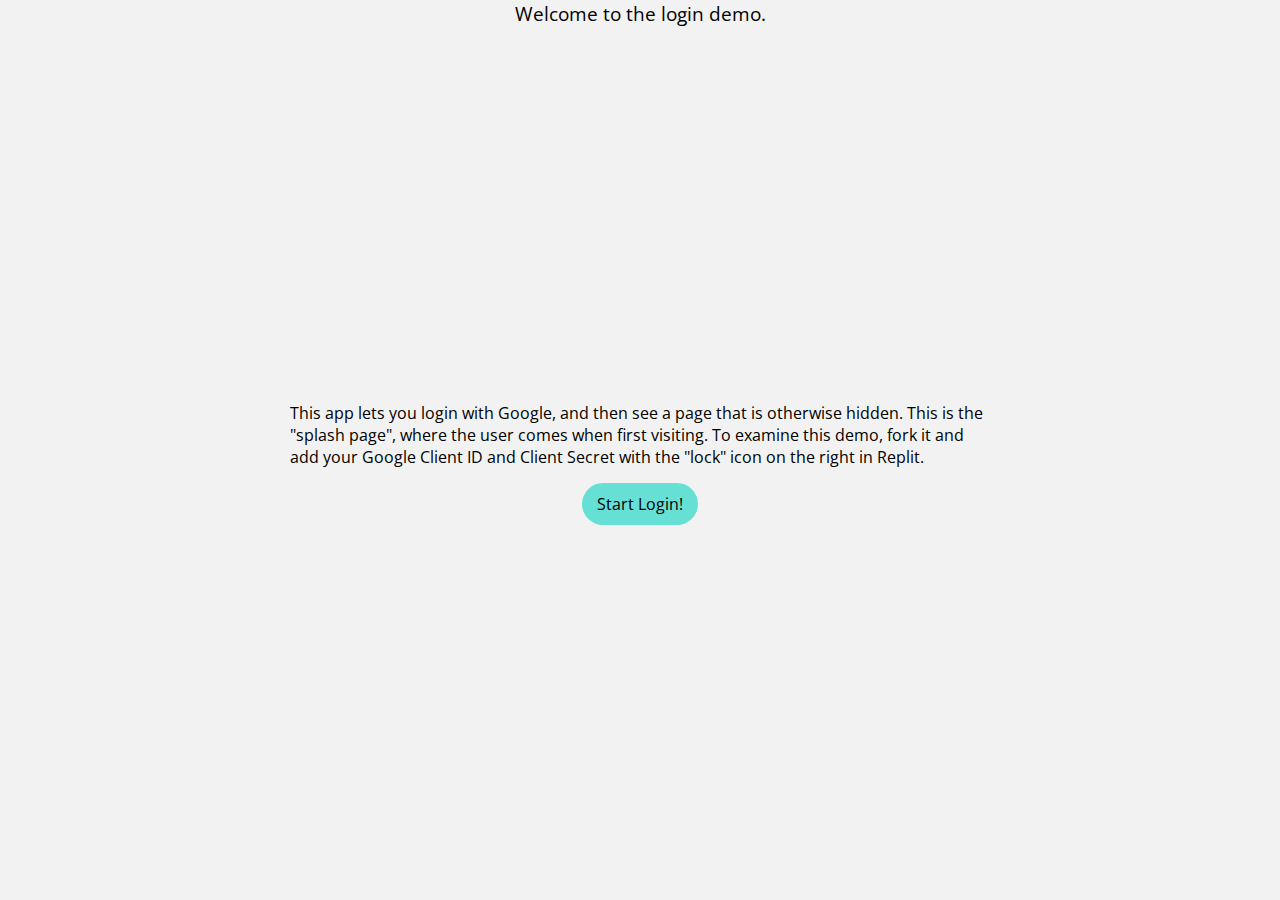
==== public/splash.html @ 1320641e "Initial commit" ====
<!DOCTYPE html>
<html lang="en">
<head>
    <meta charset="UTF-8">
    <meta name="viewport" content="width=device-width, initial-scale=1.0">
    <title>Splash page</title>

    <link rel="preconnect" href="https://fonts.gstatic.com">
    <link href="https://fonts.googleapis.com/css2?family=Open+Sans&display=swap" rel="stylesheet">
    <link href="https://fonts.googleapis.com/css2?family=Open+Sans:ital,wght@1,700;1,800&display=swap" rel="stylesheet">
    <link href="./reset.css" rel="stylesheet" type="text/css" />
    <link href="./demo.css" rel="stylesheet" type="text/css" />
</head>
<body>
  <header>
    <h1>Welcome to the login demo.</h1>
  </header>
  <main>
    This app lets you login with Google, and then see a page that is otherwise hidden. This is the "splash page", where the user comes when first visiting. 
    To examine this demo, fork it and add your Google Client ID and Client Secret with the "lock" icon on the right in Replit.

<a href="auth/google">
  <button>Start Login!</button>
</a>

  </main>
</body>
</html>


    <a href=""
</body>
</html>
---- public/demo.css ----
body {
  font-family: "Open Sans", sans-serif;
  background-color: #f2f2f2;
  display: flex;
  flex-direction: column;
  align-items: center;
  min-height: 100vh;
}

header {
  font-size: larger;
  font-weight: 
  margin: 15px;
  display: flex;
  justify-content: center;
}

main {
  padding: 15px;
  display: flex;
  flex-direction: column;
  justify-content: center;
  align-items: center;
  flex-grow: 1;
  max-width: 700px;
}

button {
  margin-top: 15px;
  padding: 10px 15px;
  border-radius: 30px;
  background-color: rgb(102, 223, 213);
}
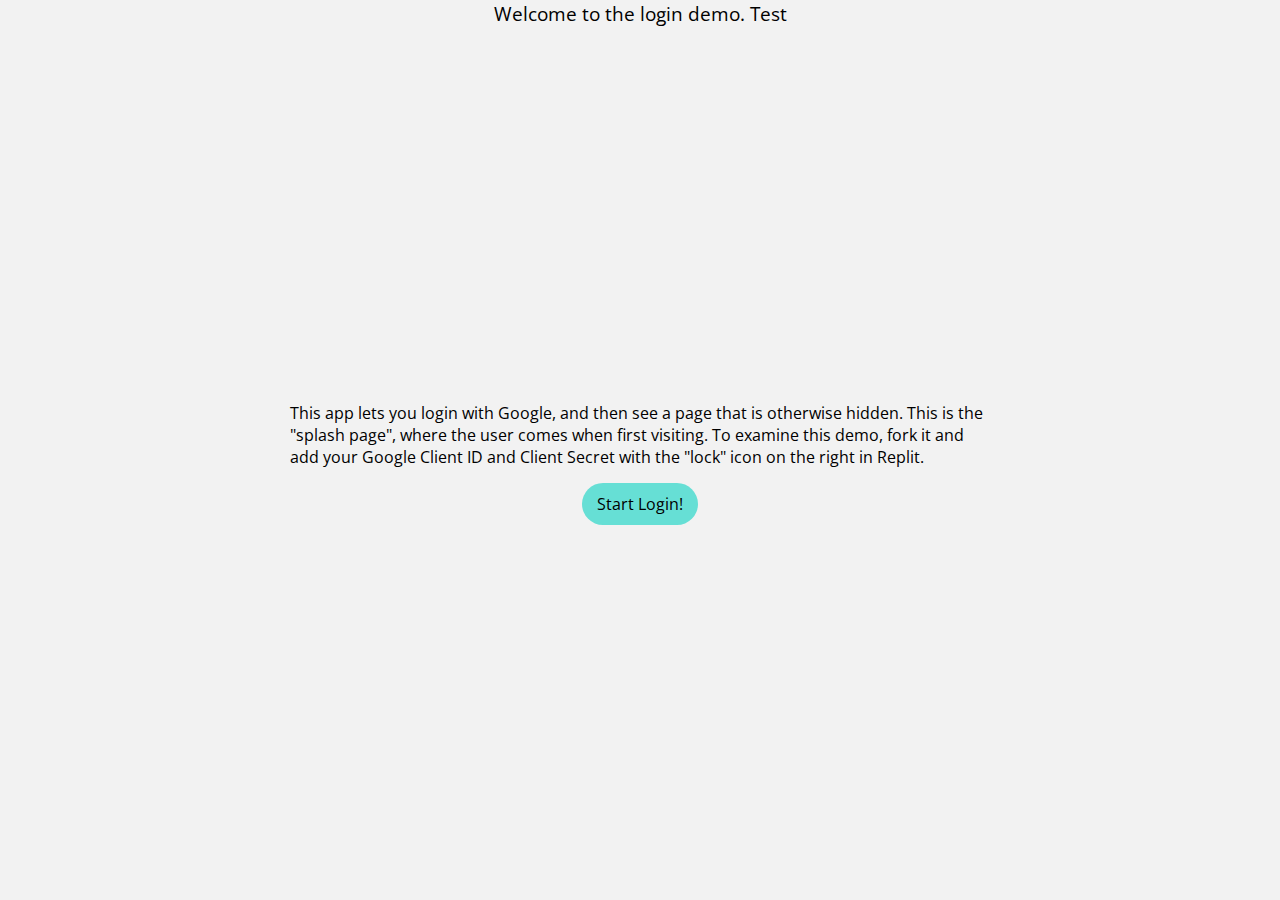
==== commit ec6c7e66: "Testing dev branch" ====
--- a/public/splash.html
+++ b/public/splash.html
@@ -13,7 +13,7 @@
 </head>
 <body>
   <header>
-    <h1>Welcome to the login demo.</h1>
+    <h1>Welcome to the login demo. Test</h1>
   </header>
   <main>
     This app lets you login with Google, and then see a page that is otherwise hidden. This is the "splash page", where the user comes when first visiting. 
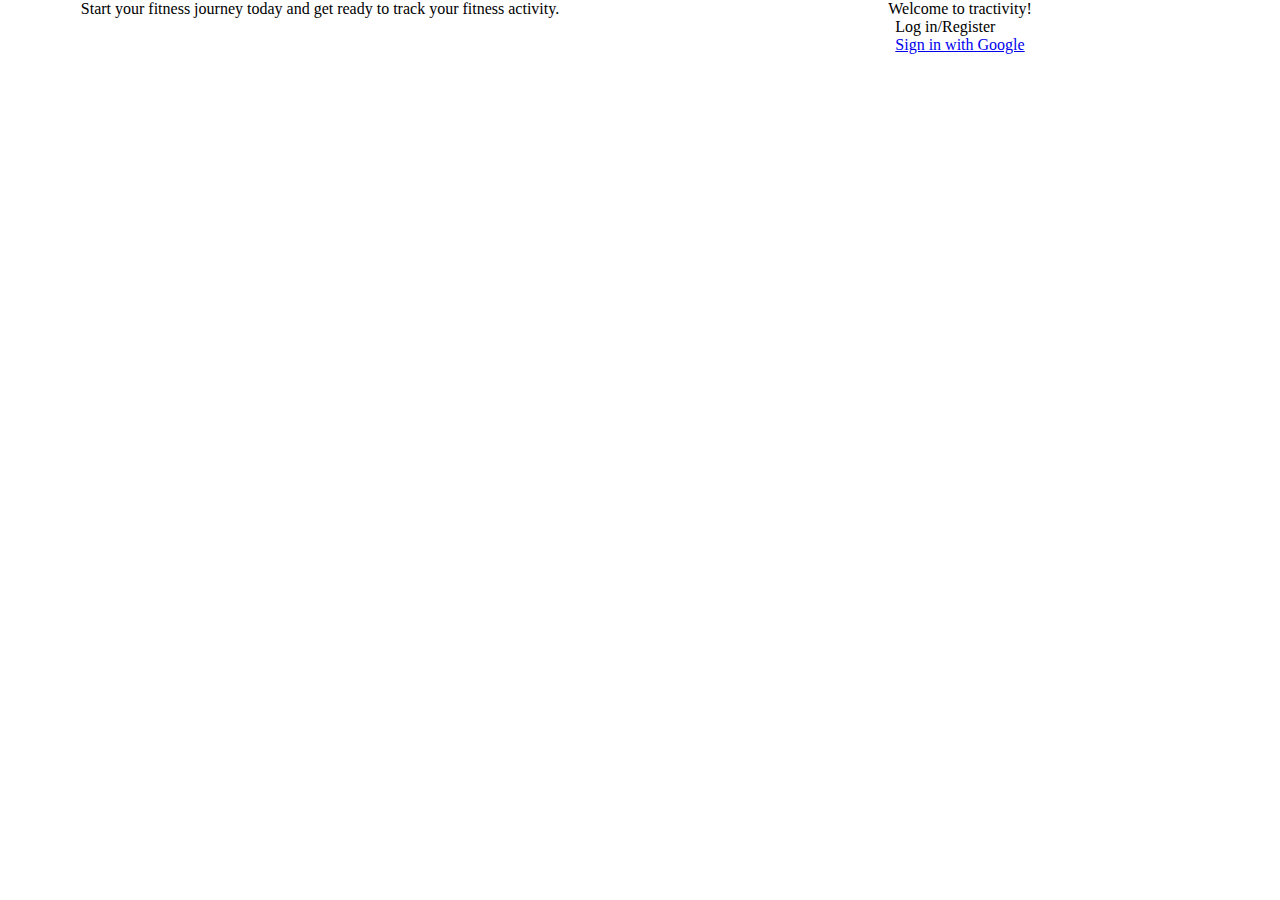
==== commit c1148205: "Added to styling" ====
--- a/public/splash.html
+++ b/public/splash.html
@@ -9,19 +9,29 @@
     <link href="https://fonts.googleapis.com/css2?family=Open+Sans&display=swap" rel="stylesheet">
     <link href="https://fonts.googleapis.com/css2?family=Open+Sans:ital,wght@1,700;1,800&display=swap" rel="stylesheet">
     <link href="./reset.css" rel="stylesheet" type="text/css" />
-    <link href="./demo.css" rel="stylesheet" type="text/css" />
+    <link href="./css/splash.css" rel="stylesheet" type="text/css" />
 </head>
 <body>
-  <header>
-    <h1>Welcome to the login demo. Test</h1>
-  </header>
-  <main>
-    This app lets you login with Google, and then see a page that is otherwise hidden. This is the "splash page", where the user comes when first visiting. 
-    To examine this demo, fork it and add your Google Client ID and Client Secret with the "lock" icon on the right in Replit.
+  <main> 
+    <div class="tileContainer">
+        <div class="tile whiteTile">
+            <h1>Start your fitness journey today and get ready to track your fitness activity.</h1>
+        </div>
+        <div class="tile blackTile">
+            <strong>Welcome to tractivity!</strong>
+            <div class="buttonContainer">
+              <label>Log in/Register</label> <br>
+              <a href="auth/google" id = "login" >Sign in with Google</a>
+            </div>
+            
+        </div>
+    </div>
+    
+  </main>
 
-<a href="auth/google">
+<!-- <a href="auth/google">
   <button>Start Login!</button>
-</a>
+</a> -->
 
   </main>
 </body>
--- a/public/css/splash.css
+++ b/public/css/splash.css
@@ -0,0 +1,27 @@
+
+.tileContainer {
+    display: flex;
+    flex-direction: row;
+    height: 100%;
+}
+
+.tile {
+    width: 50%;
+    height: 100%;
+    margin-left: auto;
+    margin-right: auto;
+    /* justify-content: center; */
+    display: flex;
+    flex-direction: column;
+    align-items: center;
+    /* align-content: center; */
+}
+
+.tile > h1, .tile > strong {
+  text-align: center;
+}
+
+
+/* .buttonContainer {
+  width: 80px;
+} */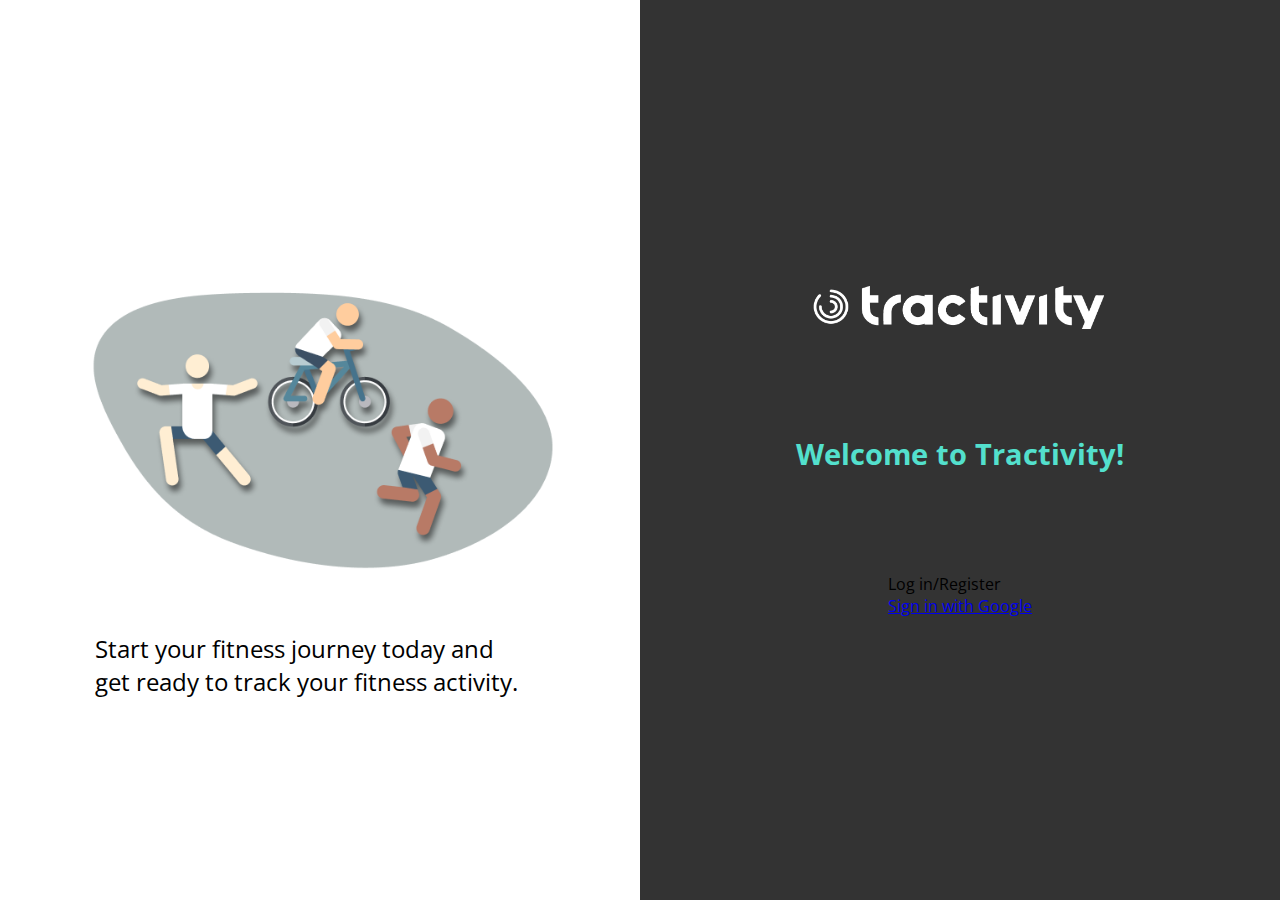
==== commit 168a154a: "Major content changes to login page." ====
--- a/public/splash.html
+++ b/public/splash.html
@@ -15,10 +15,21 @@
   <main> 
     <div class="tileContainer">
         <div class="tile whiteTile">
-            <h1>Start your fitness journey today and get ready to track your fitness activity.</h1>
+            <div class="imgContainer logoContainer">
+              <img src="./images/header_image.png" alt="">
+              <h1>Start your fitness journey today and <br> get ready to track your fitness activity.</h1>
+              <!-- <h1>Start your fitness journey today and </h1>
+              <h1>get ready to track your fitness activity.</h1> -->
+              <!-- <p>Start your fitness hourney today and <br> 
+              get ready to track your fitness activity.</p> -->
+            </div>
+            
         </div>
         <div class="tile blackTile">
-            <strong>Welcome to tractivity!</strong>
+            <div class="imgContainer welcomeContainer">
+              <img src="./images/tractivity-logo-white.png" alt="">
+            </div>
+            <h1><strong> Welcome to Tractivity!</strong></h1>
             <div class="buttonContainer">
               <label>Log in/Register</label> <br>
               <a href="auth/google" id = "login" >Sign in with Google</a>
--- a/public/css/splash.css
+++ b/public/css/splash.css
@@ -1,4 +1,20 @@
+html, body, main {
+  height: 100%;
+}
 
+body {
+  font-family: "Open Sans", sans-serif;
+  background-color: #f2f2f2;
+  min-width: 350px;
+}
+
+strong {
+  font-weight: bold;
+  color: #53e0cd;
+}
+
+
+/* Tile Container and Tile styling*/
 .tileContainer {
     display: flex;
     flex-direction: row;
@@ -14,11 +30,61 @@
     display: flex;
     flex-direction: column;
     align-items: center;
+    justify-content: center;
+    /* max-width: 1220px;; */
     /* align-content: center; */
 }
 
-.tile > h1, .tile > strong {
+/* .tile > h1, .tile > strong {
   text-align: center;
+} */
+
+.tile h1 {
+  font-size: 1.8rem;
+}
+
+.blackTile > h1 {
+  margin-top: 100px;
+  margin-bottom: 100px;
+}
+
+.whiteTile {
+    background-color: #fff;
+
+}
+
+.blackTile {
+    background-color: #333333;
+}
+
+
+/* Image Styling */
+
+.imgContainer > img {
+  width: 100%;
+}
+
+.logoContainer {
+  width: 500px;
+  margin-top: 60px;
+  /* width: 80%; */
+  /* margin-left: auto;
+  margin-right: auto; */
+}
+
+.welcomeContainer {
+  width: 300px;
+}
+
+.logoContainer> h1 {
+  /* text-align: center; */
+  text-align: justify;
+  /* text-justify: distribute; */
+  font-size: 1.5rem;
+  margin-top: 2rem;
+  margin-left: auto;
+  margin-right: auto;
+  width: 450px;
 }
 
 
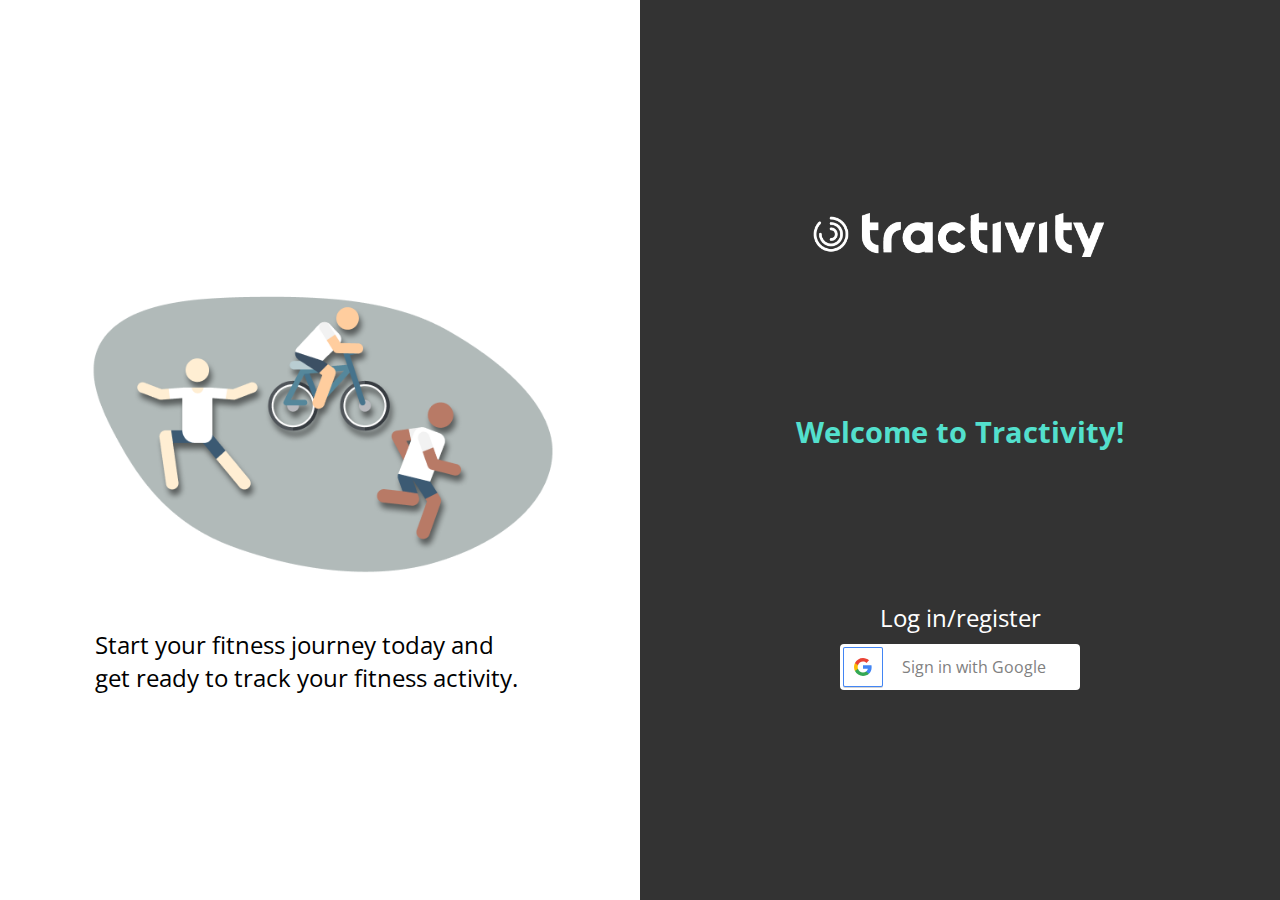
==== commit 4631eda2: "Completed Desktop ver of splash page. Need to add responsive version." ====
--- a/public/splash.html
+++ b/public/splash.html
@@ -1,22 +1,24 @@
 <!DOCTYPE html>
 <html lang="en">
+
 <head>
-    <meta charset="UTF-8">
-    <meta name="viewport" content="width=device-width, initial-scale=1.0">
-    <title>Splash page</title>
+	<meta charset="UTF-8">
+	<meta name="viewport" content="width=device-width, initial-scale=1.0">
+	<title>Splash page</title>
 
-    <link rel="preconnect" href="https://fonts.gstatic.com">
-    <link href="https://fonts.googleapis.com/css2?family=Open+Sans&display=swap" rel="stylesheet">
-    <link href="https://fonts.googleapis.com/css2?family=Open+Sans:ital,wght@1,700;1,800&display=swap" rel="stylesheet">
-    <link href="./reset.css" rel="stylesheet" type="text/css" />
-    <link href="./css/splash.css" rel="stylesheet" type="text/css" />
+	<link rel="preconnect" href="https://fonts.gstatic.com">
+	<link href="https://fonts.googleapis.com/css2?family=Open+Sans&display=swap" rel="stylesheet">
+	<link href="https://fonts.googleapis.com/css2?family=Open+Sans:ital,wght@1,700;1,800&display=swap" rel="stylesheet">
+	<link href="./reset.css" rel="stylesheet" type="text/css" />
+	<link href="./css/splash.css" rel="stylesheet" type="text/css" />
 </head>
+
 <body>
-  <main> 
-    <div class="tileContainer">
-        <div class="tile whiteTile">
-            <div class="imgContainer logoContainer">
-              <img src="./images/header_image.png" alt="">
+	<main>
+		<div class="tileContainer">
+			<div class="tile whiteTile">
+				<div class="imgContainer logoContainer">
+					<img src="./images/header_image.png" alt="">
               <h1>Start your fitness journey today and <br> get ready to track your fitness activity.</h1>
               <!-- <h1>Start your fitness journey today and </h1>
               <h1>get ready to track your fitness activity.</h1> -->
@@ -30,9 +32,12 @@
               <img src="./images/tractivity-logo-white.png" alt="">
             </div>
             <h1><strong> Welcome to Tractivity!</strong></h1>
-            <div class="buttonContainer">
-              <label>Log in/Register</label> <br>
-              <a href="auth/google" id = "login" >Sign in with Google</a>
+
+            <label>Log in/register</label>
+            <div class="login">
+              <img src="./images/btn_google_dark_normal_ios.svg" alt="">
+                <a href="auth/google" id = "login" >Sign in with Google</a>
+            </div>
             </div>
             
         </div>
@@ -51,4 +56,4 @@
 
     <a href=""
 </body>
-</html>
+</html>--- a/public/css/splash.css
+++ b/public/css/splash.css
@@ -44,8 +44,8 @@
 }
 
 .blackTile > h1 {
-  margin-top: 100px;
-  margin-bottom: 100px;
+  margin-top: 150px;
+  margin-bottom: 150px;
 }
 
 .whiteTile {
@@ -81,13 +81,68 @@
   text-align: justify;
   /* text-justify: distribute; */
   font-size: 1.5rem;
-  margin-top: 2rem;
+  margin-top: 1.5rem;
   margin-left: auto;
   margin-right: auto;
   width: 450px;
 }
 
 
+.logInButton {
+  display: block;
+  height: 46px;
+}
+
+label {
+  color: #ffffff;
+  font-size: 1.5rem;
+  margin-bottom: 10px;
+}
+
+button {
+  height: 46px;
+}
+
+.signInButton > img {
+  vertical-align: text-top;
+}
+
+.signInButton > a {
+  width: 100px;
+}
+
+.login {
+  width: 240px;
+  text-align: center;
+  display: inline-flex;
+  align-items: center;
+  background-color: #ffffff;
+  border-radius: 4px;
+}
+
+.login > img {
+  margin-right: 16px;
+}
+
+.login > a {
+  text-decoration: none;
+  color: #808080;
+}
+
+
+/* .login > a {
+  height: 46px;
+  margin-top: -5px;
+  margin-bottom: 10px;
+  width: 30px;
+  text-decoration: none;
+} */
+
+/* a {
+  height: 46px;
+} */
+
+
 /* .buttonContainer {
   width: 80px;
 } */